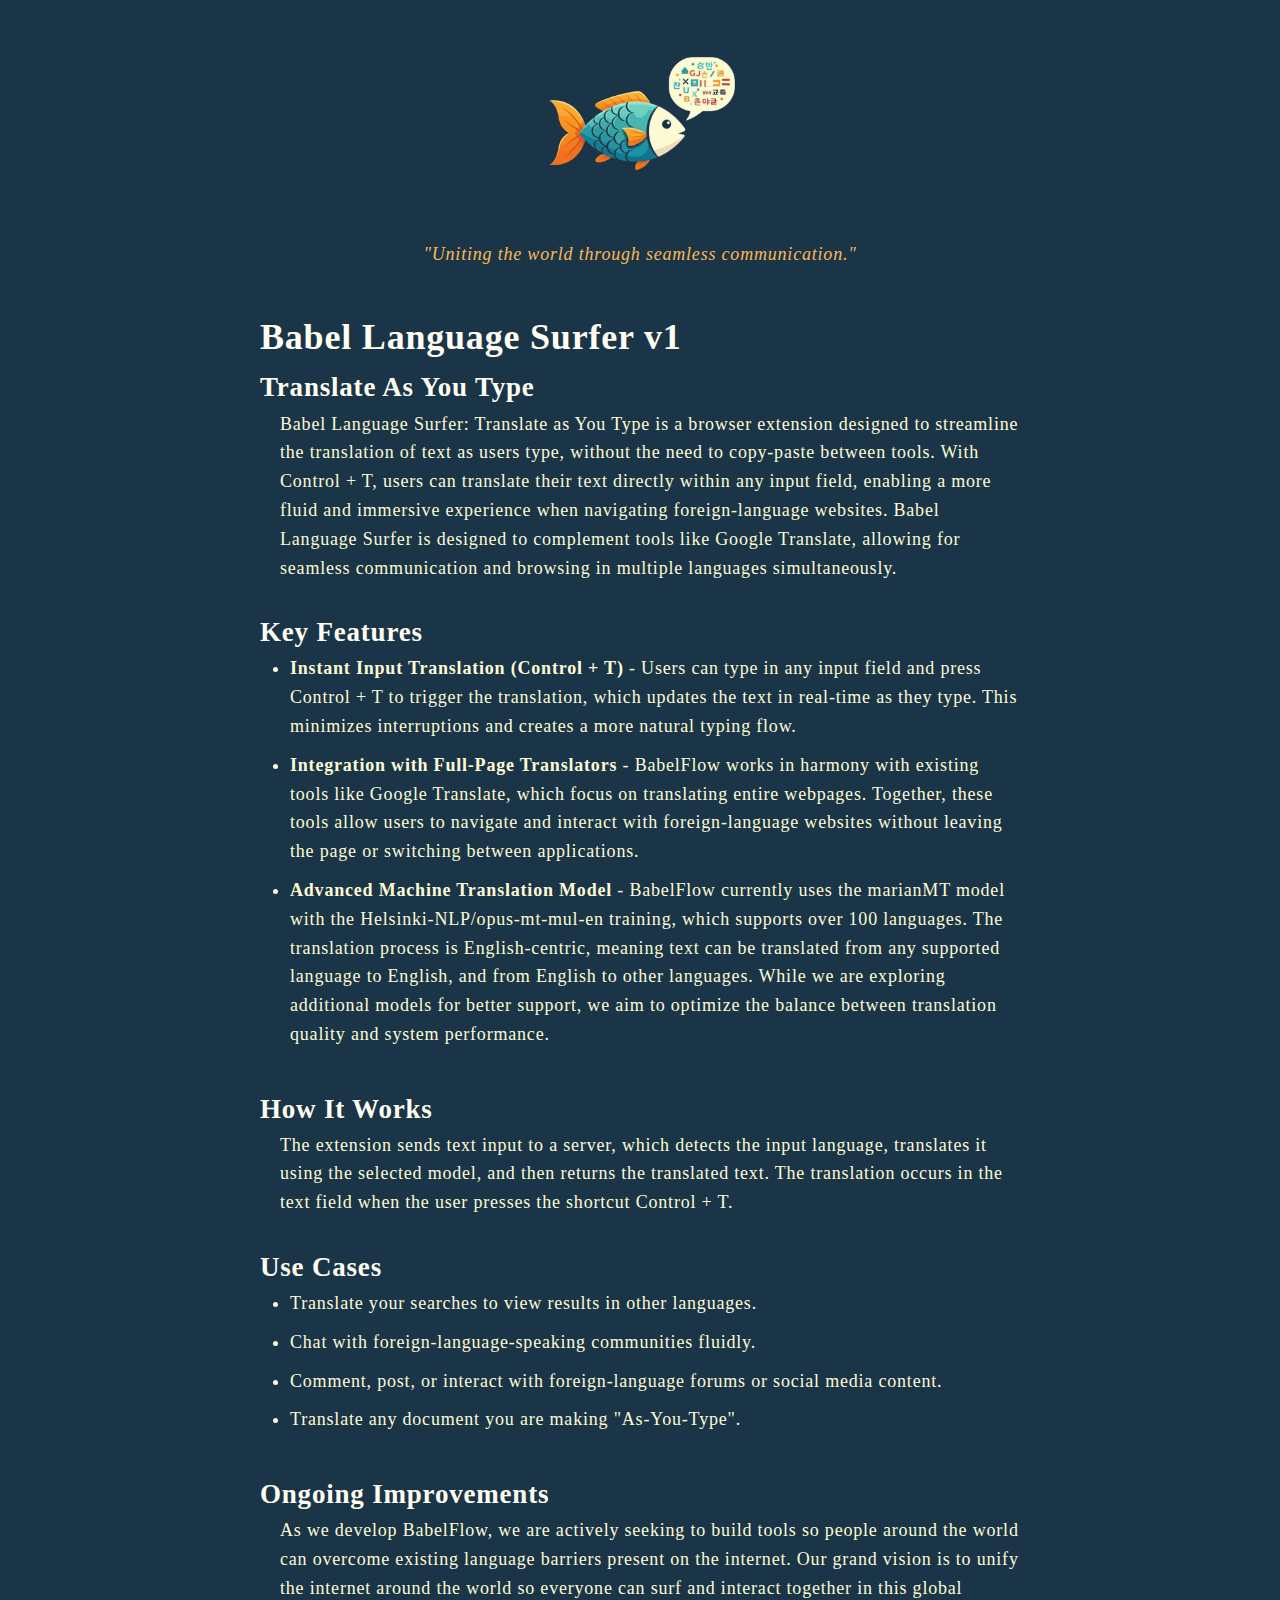
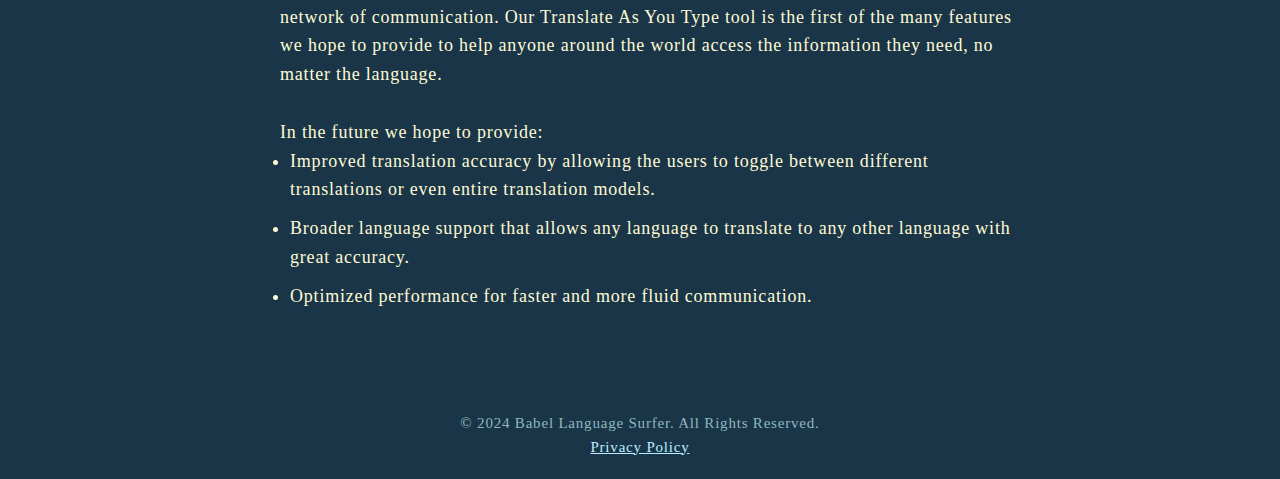
==== index.html @ 7def4e16 "init" ====
<!DOCTYPE html>
<html lang="en">
  <head>
    <meta charset="UTF-8" />
    <meta name="viewport" content="width=device-width, initial-scale=1.0" />
    <title>Babel Language Surfer</title>
    <link rel="stylesheet" href="style.css" />
  </head>
  <body>
    <div class="fish-container">
      <img src="fish_original.png" alt="Fish image" class="fish-image" />
    </div>

    <div class="tagline">
      "Uniting the world through seamless communication."
    </div>

    <main>
      <h1>Babel Language Surfer v1</h1>
      <h2>Translate As You Type</h2>

      <p class="indent">
        Babel Language Surfer: Translate as You Type is a browser extension
        designed to streamline the translation of text as users type, without
        the need to copy-paste between tools. With Control + T, users can
        translate their text directly within any input field, enabling a more
        fluid and immersive experience when navigating foreign-language
        websites. Babel Language Surfer is designed to complement tools like
        Google Translate, allowing for seamless communication and browsing in
        multiple languages simultaneously.
      </p>
      <br>
      <h2>Key Features</h2>
      <ul>
        <li>
          <strong>Instant Input Translation (Control + T)</strong> - Users can
          type in any input field and press Control + T to trigger the
          translation, which updates the text in real-time as they type. This
          minimizes interruptions and creates a more natural typing flow.
        </li>
        <li>
          <strong>Integration with Full-Page Translators</strong> - BabelFlow
          works in harmony with existing tools like Google Translate, which
          focus on translating entire webpages. Together, these tools allow
          users to navigate and interact with foreign-language websites without
          leaving the page or switching between applications.
        </li>
        <li>
          <strong>Advanced Machine Translation Model</strong> - BabelFlow
          currently uses the marianMT model with the Helsinki-NLP/opus-mt-mul-en
          training, which supports over 100 languages. The translation process
          is English-centric, meaning text can be translated from any supported
          language to English, and from English to other languages. While we are
          exploring additional models for better support, we aim to optimize the
          balance between translation quality and system performance.
        </li>
      </ul>
      <br>
      <h2>How It Works</h2>
      <p class="indent">
        The extension sends text input to a server, which detects the input
        language, translates it using the selected model, and then returns the
        translated text. The translation occurs in the text field when the user
        presses the shortcut Control + T.
      </p>
      <br>
      <h2>Use Cases</h2>
      <ul>
        <li>Translate your searches to view results in other languages.</li>
        <li>Chat with foreign-language-speaking communities fluidly.</li>
        <li>
          Comment, post, or interact with foreign-language forums or social
          media content.
        </li>
        <li>Translate any document you are making "As-You-Type".</li>
      </ul>
      <br>
      <h2>Ongoing Improvements</h2>
      <p class="indent">
        As we develop BabelFlow, we are actively seeking to build tools so
        people around the world can overcome existing language barriers present
        on the internet. Our grand vision is to unify the internet around the
        world so everyone can surf and interact together in this global network
        of communication. Our Translate As You Type tool is the first of the
        many features we hope to provide to help anyone around the world access
        the information they need, no matter the language.
      </p>
      <br>
      <p class="indent">In the future we hope to provide:</p>
      <ul>
        <li>
          Improved translation accuracy by allowing the users to toggle between
          different translations or even entire translation models.
        </li>
        <li>
          Broader language support that allows any language to translate to any
          other language with great accuracy.
        </li>
        <li>Optimized performance for faster and more fluid communication.</li>
      </ul>
    </main>

    <footer>
      <small>© 2024 Babel Language Surfer. All Rights Reserved.</small>
      <small><a href="/privacy">Privacy Policy</a></small>
    </footer>
  </body>
</html>
---- style.css ----
:root {
  --main-white: #fefad4;
  --bright-white: #fffdf0;
  --main-dark: #1a3548; 
  --second-dark: #137493;
  --light-blue: #b9eeff;
  --main-gray: rgb(142, 184, 191);
  --light-orange: #ffb752;
  --green: #336e68; 
}

* {
  margin: 0;
  padding: 0;
  box-sizing: border-box;
}

body {
  display: flex;
  flex-direction: column;
  align-items: center;
  line-height: 1.6;
  font-family: serif;
  font-size: 18px;
  background-color: var(--main-dark);
  color: var(--main-white);
  letter-spacing: 0.8px;
}

.indent {
  margin-left: 20px;
}

header {
  color: var(--bright-white);
}

h1, h2 {
  color: var(--bright-white);
  font-family: Brookshire, serif;
}

a {
  color: var(--light-blue);
}

main {
  max-width: 800px;
  padding: 20px;
  /* background-color: var(--second-dark); */
  border-radius: 10px;
  margin-bottom: 50px;
}

footer {
  margin-top: auto;
  display: flex;
  flex-direction: column;
  justify-content: center;
  width: 100vw;
  padding: 20px;
  /* background-color: var(--green); */
  color: var(--main-gray);
  text-align: center;
}

.tagline {
  color: var(--light-orange);
  text-align: center;
  font-style: italic;
  margin-bottom: 20px;
}

ul {
  margin-left: 30px;
  list-style-type: disc;
}

li {
  margin-bottom: 10px;
}

.invite-btn {
  background-color: var(--light-orange);
  padding: 10px 20px;
  color: var(--main-white);
  border-radius: 10px;
  cursor: pointer;
}

.invite-btn:hover {
  background-color: var(--light-blue);
}

.fish-container {
  display: flex;
  justify-content: center;
  padding: 20px;
}

.fish-image {
  max-width: 200px;
}
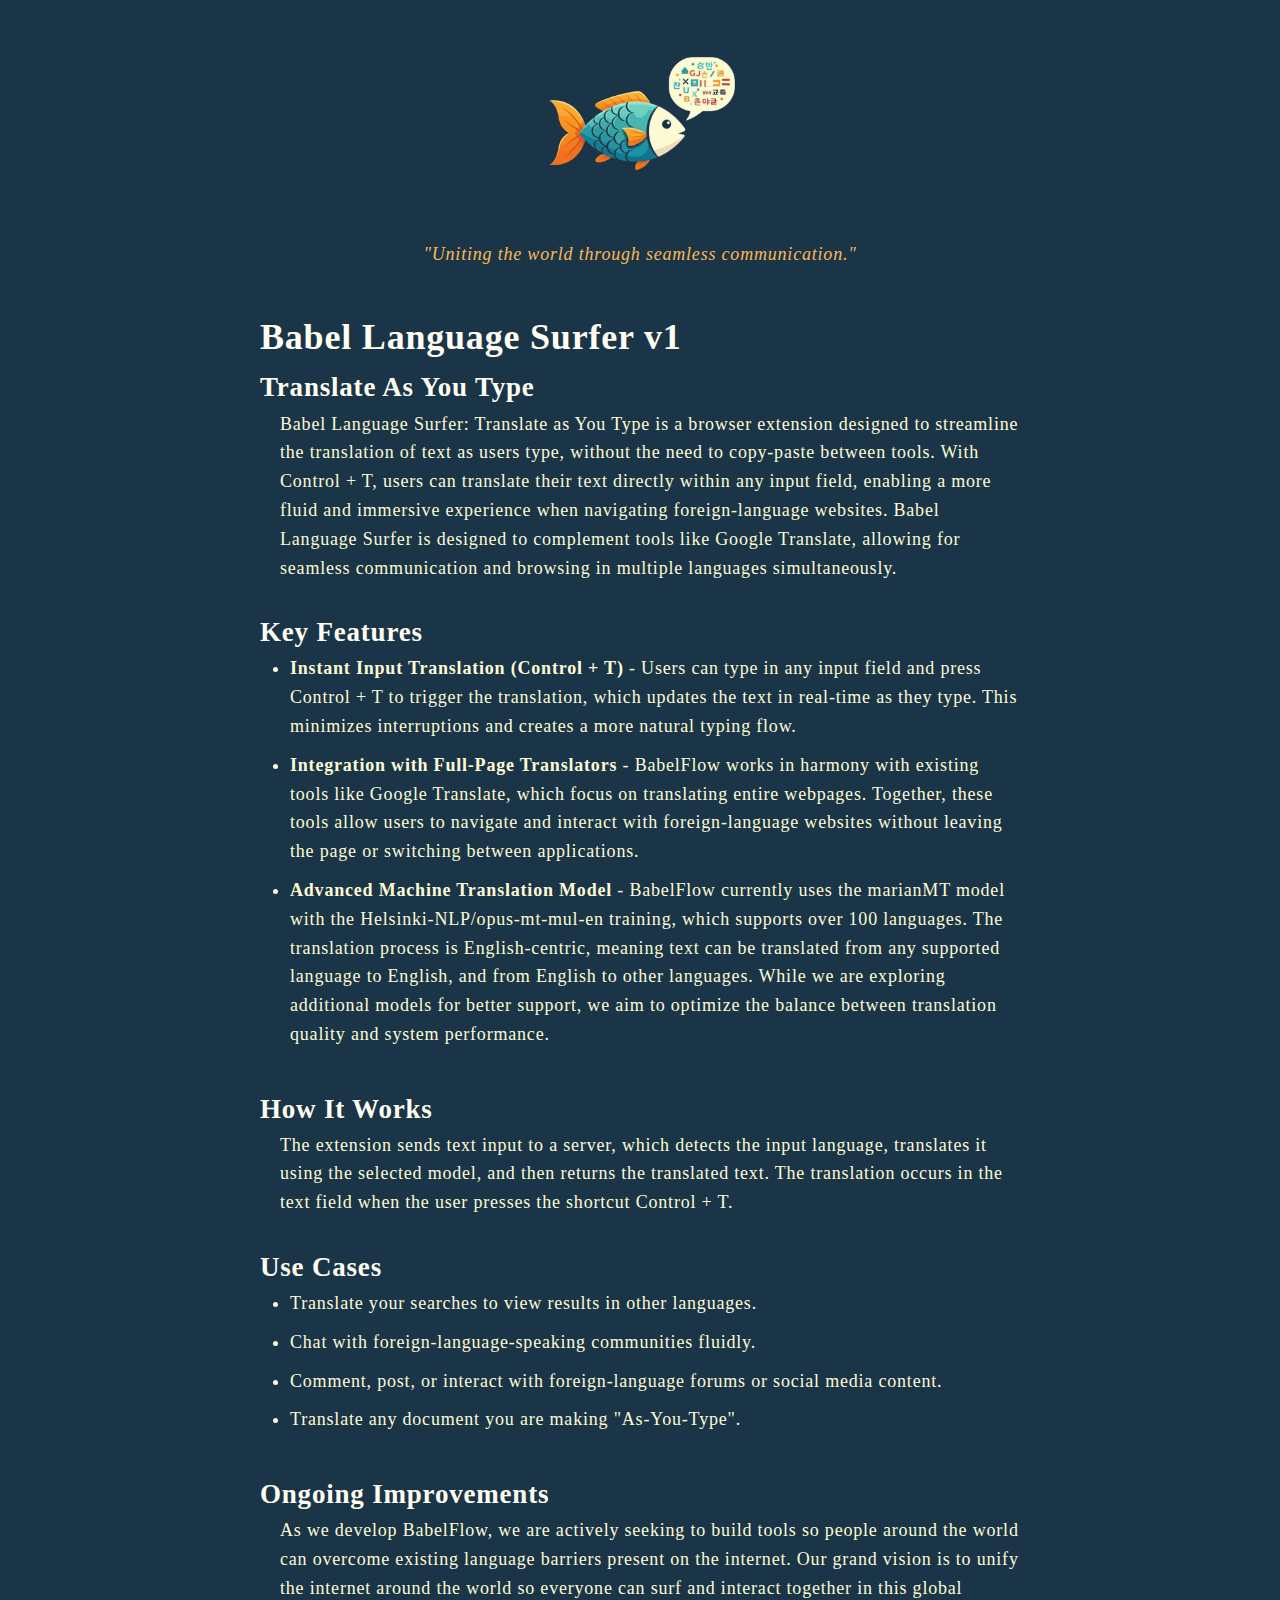
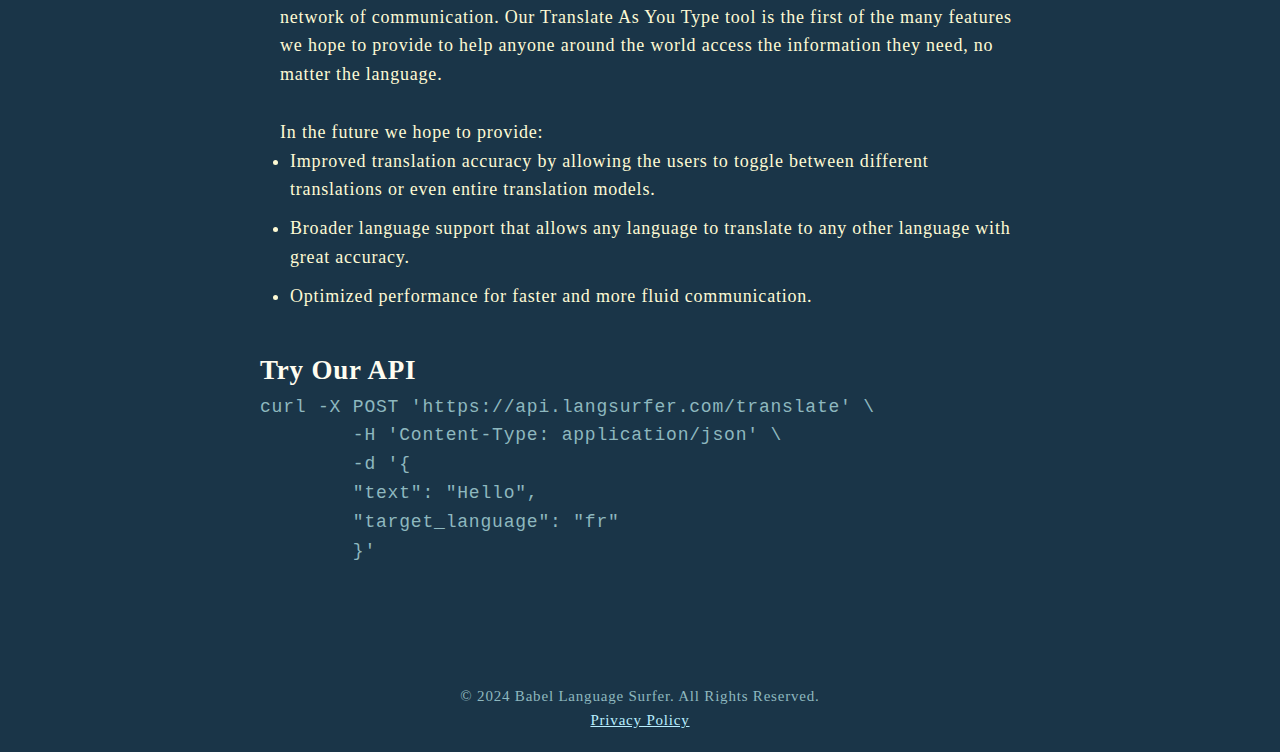
==== commit 82fd2d14: "api example" ====
--- a/index.html
+++ b/index.html
@@ -3,6 +3,28 @@
   <head>
     <meta charset="UTF-8" />
     <meta name="viewport" content="width=device-width, initial-scale=1.0" />
+    <meta name="description" content="About Babel Language Surfer" />
+    <meta property="og:type" content="website" />
+    <meta property="og:title" content="Babel Language Surfer" />
+    <meta property="og:description" content="About Babel Language Surfer" />
+    <meta
+      property="og:image"
+      content="https://langsurfer.com/fish_original.jpg"
+    />
+    <meta property="og:url" content="https://langsurfer.com" />
+    <meta property="og:site_name" content="Babel Language Surfer" />
+    <link
+      rel="icon"
+      type="image/x-icon"
+      href="favicon-16x16.png"
+      sizes="16x16"
+    />
+    <link
+      rel="icon"
+      type="image/x-icon"
+      href="favicon-32x32.png"
+      sizes="32x32"
+    />
     <title>Babel Language Surfer</title>
     <link rel="stylesheet" href="style.css" />
   </head>
@@ -29,7 +51,7 @@
         Google Translate, allowing for seamless communication and browsing in
         multiple languages simultaneously.
       </p>
-      <br>
+      <br />
       <h2>Key Features</h2>
       <ul>
         <li>
@@ -55,7 +77,7 @@
           balance between translation quality and system performance.
         </li>
       </ul>
-      <br>
+      <br />
       <h2>How It Works</h2>
       <p class="indent">
         The extension sends text input to a server, which detects the input
@@ -63,7 +85,7 @@
         translated text. The translation occurs in the text field when the user
         presses the shortcut Control + T.
       </p>
-      <br>
+      <br />
       <h2>Use Cases</h2>
       <ul>
         <li>Translate your searches to view results in other languages.</li>
@@ -74,7 +96,7 @@
         </li>
         <li>Translate any document you are making "As-You-Type".</li>
       </ul>
-      <br>
+      <br />
       <h2>Ongoing Improvements</h2>
       <p class="indent">
         As we develop BabelFlow, we are actively seeking to build tools so
@@ -85,7 +107,7 @@
         many features we hope to provide to help anyone around the world access
         the information they need, no matter the language.
       </p>
-      <br>
+      <br />
       <p class="indent">In the future we hope to provide:</p>
       <ul>
         <li>
@@ -98,6 +120,15 @@
         </li>
         <li>Optimized performance for faster and more fluid communication.</li>
       </ul>
+      <br />
+      <h2>Try Our API</h2>
+      <pre><code>curl -X POST 'https://api.langsurfer.com/translate' \
+        -H 'Content-Type: application/json' \
+        -d '{
+        "text": "Hello",
+        "target_language": "fr"
+        }'
+      </code></pre>
     </main>
 
     <footer>
--- a/style.css
+++ b/style.css
@@ -80,6 +80,10 @@
   margin-bottom: 10px;
 }
 
+code {
+  color: var(--main-gray);
+}
+
 .invite-btn {
   background-color: var(--light-orange);
   padding: 10px 20px;
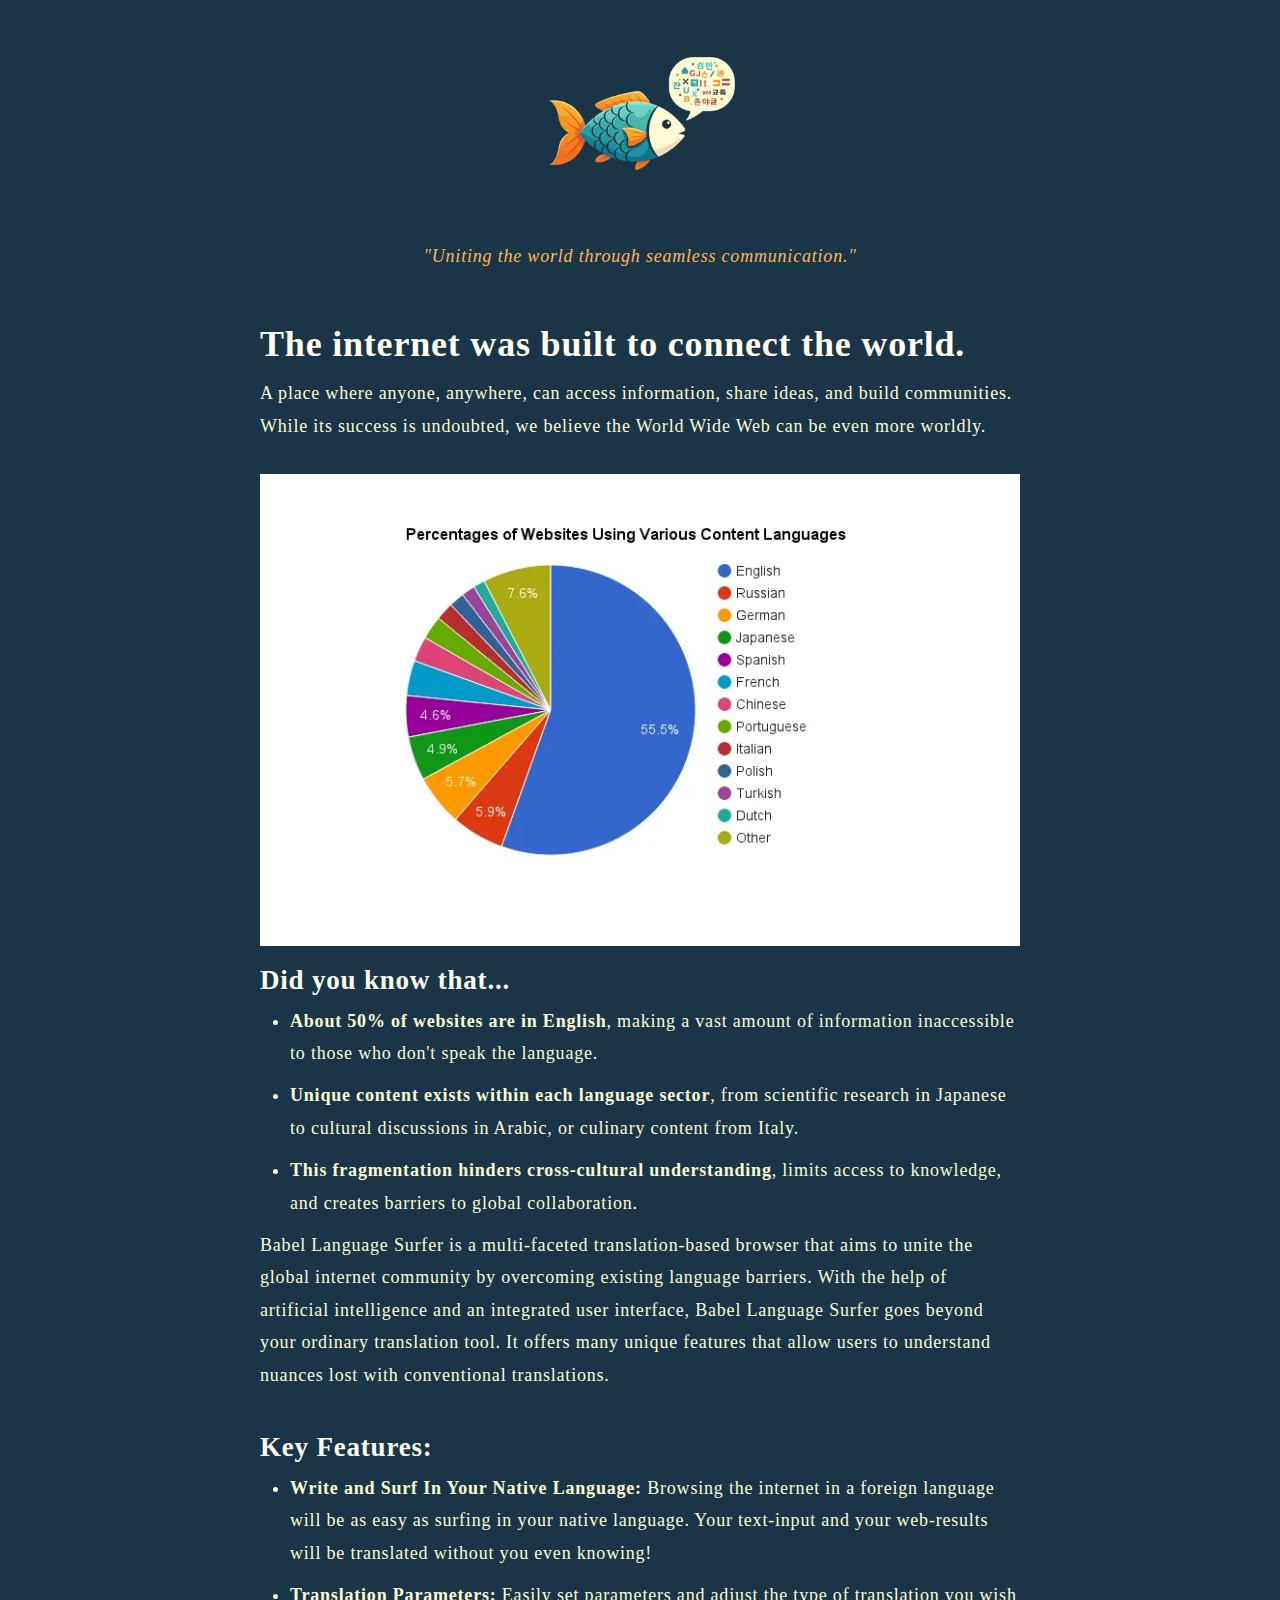
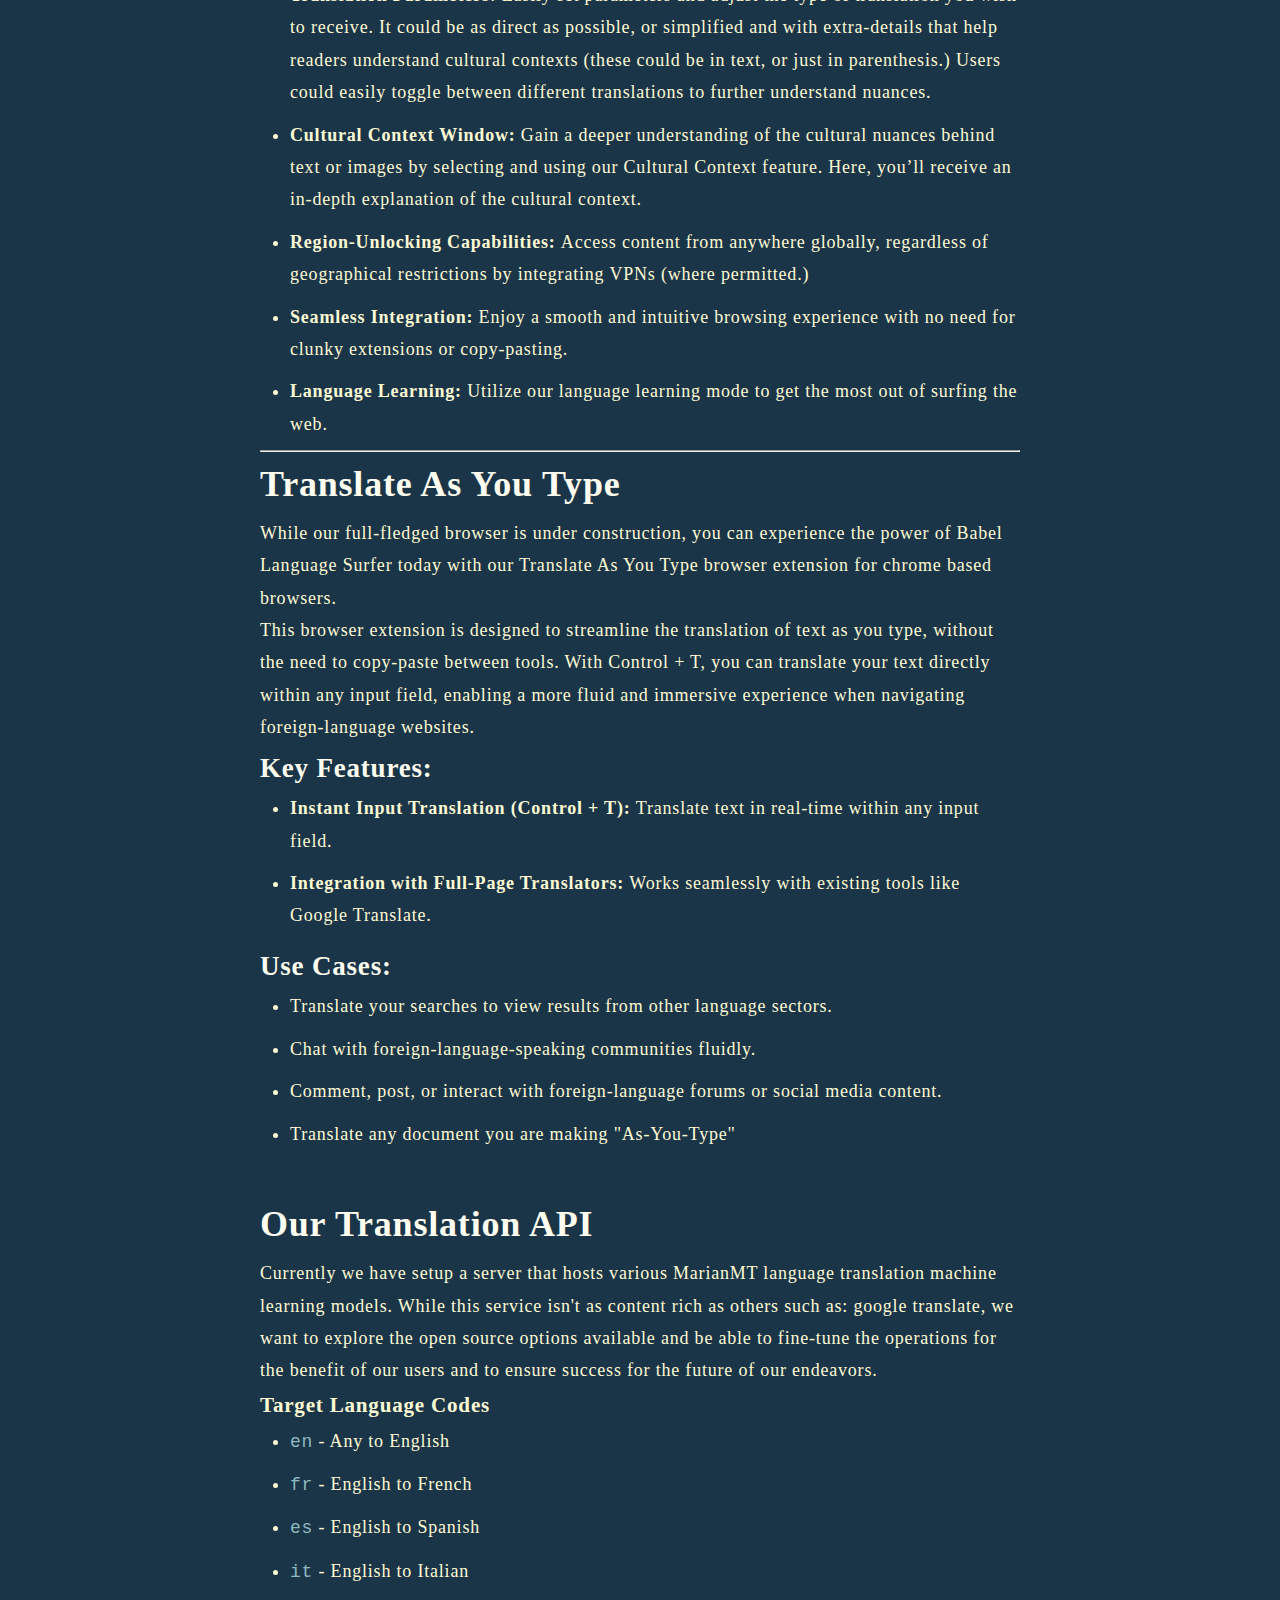
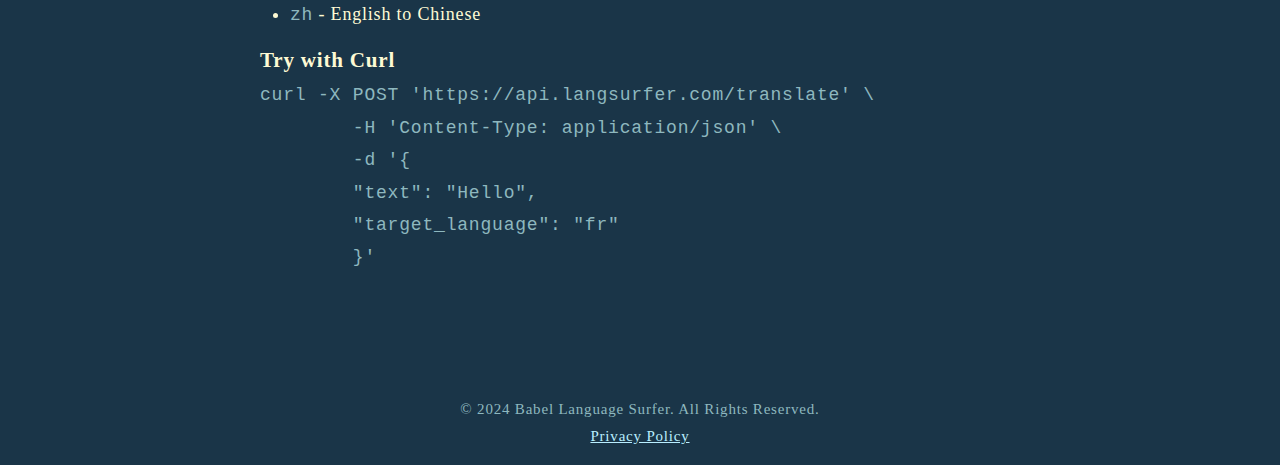
==== commit 7b6ecaff: "update content with new info nov 9th" ====
--- a/index.html
+++ b/index.html
@@ -38,90 +38,135 @@
     </div>
 
     <main>
-      <h1>Babel Language Surfer v1</h1>
-      <h2>Translate As You Type</h2>
-
-      <p class="indent">
-        Babel Language Surfer: Translate as You Type is a browser extension
-        designed to streamline the translation of text as users type, without
-        the need to copy-paste between tools. With Control + T, users can
-        translate their text directly within any input field, enabling a more
-        fluid and immersive experience when navigating foreign-language
-        websites. Babel Language Surfer is designed to complement tools like
-        Google Translate, allowing for seamless communication and browsing in
-        multiple languages simultaneously.
+      <h1>The internet was built to connect the world.</h1>
+      <p>
+        A place where anyone, anywhere, can access information, share ideas, and
+        build communities. While its success is undoubted, we believe the World
+        Wide Web can be even more worldly.
       </p>
       <br />
-      <h2>Key Features</h2>
+      <img class="graph-image" src="graph.webp" />
+      <h2>Did you know that...</h2>
       <ul>
         <li>
-          <strong>Instant Input Translation (Control + T)</strong> - Users can
-          type in any input field and press Control + T to trigger the
-          translation, which updates the text in real-time as they type. This
-          minimizes interruptions and creates a more natural typing flow.
+          <strong>About 50% of websites are in English</strong>, making a vast
+          amount of information inaccessible to those who don't speak the
+          language.
         </li>
         <li>
-          <strong>Integration with Full-Page Translators</strong> - BabelFlow
-          works in harmony with existing tools like Google Translate, which
-          focus on translating entire webpages. Together, these tools allow
-          users to navigate and interact with foreign-language websites without
-          leaving the page or switching between applications.
+          <strong>Unique content exists within each language sector</strong>,
+          from scientific research in Japanese to cultural discussions in
+          Arabic, or culinary content from Italy.
         </li>
         <li>
-          <strong>Advanced Machine Translation Model</strong> - BabelFlow
-          currently uses the marianMT model with the Helsinki-NLP/opus-mt-mul-en
-          training, which supports over 100 languages. The translation process
-          is English-centric, meaning text can be translated from any supported
-          language to English, and from English to other languages. While we are
-          exploring additional models for better support, we aim to optimize the
-          balance between translation quality and system performance.
+          <strong
+            >This fragmentation hinders cross-cultural understanding</strong
+          >, limits access to knowledge, and creates barriers to global
+          collaboration.
         </li>
       </ul>
-      <br />
-      <h2>How It Works</h2>
-      <p class="indent">
-        The extension sends text input to a server, which detects the input
-        language, translates it using the selected model, and then returns the
-        translated text. The translation occurs in the text field when the user
-        presses the shortcut Control + T.
+      <p>
+        Babel Language Surfer is a multi-faceted translation-based browser that
+        aims to unite the global internet community by overcoming existing
+        language barriers. With the help of artificial intelligence and an
+        integrated user interface, Babel Language Surfer goes beyond your
+        ordinary translation tool. It offers many unique features that allow
+        users to understand nuances lost with conventional translations.
       </p>
       <br />
-      <h2>Use Cases</h2>
+      <h2>Key Features:</h2>
       <ul>
-        <li>Translate your searches to view results in other languages.</li>
+        <li>
+          <strong>Write and Surf In Your Native Language: </strong>Browsing the
+          internet in a foreign language will be as easy as surfing in your
+          native language. Your text-input and your web-results will be
+          translated without you even knowing!
+        </li>
+        <li>
+          <strong>Translation Parameters: </strong>Easily set parameters and
+          adjust the type of translation you wish to receive. It could be as
+          direct as possible, or simplified and with extra-details that help
+          readers understand cultural contexts (these could be in text, or just
+          in parenthesis.) Users could easily toggle between different
+          translations to further understand nuances.
+        </li>
+        <li>
+          <strong>Cultural Context Window: </strong>Gain a deeper understanding
+          of the cultural nuances behind text or images by selecting and using
+          our Cultural Context feature. Here, you’ll receive an in-depth
+          explanation of the cultural context.
+        </li>
+        <li>
+          <strong>Region-Unlocking Capabilities: </strong>Access content from
+          anywhere globally, regardless of geographical restrictions by
+          integrating VPNs (where permitted.)
+        </li>
+        <li>
+          <strong>Seamless Integration:</strong> Enjoy a smooth and intuitive
+          browsing experience with no need for clunky extensions or
+          copy-pasting.
+        </li>
+        <li>
+          <strong>Language Learning: </strong>Utilize our language learning mode
+          to get the most out of surfing the web.
+        </li>
+      </ul>
+      <hr />
+      <h1>Translate As You Type</h1>
+      <p>
+        While our full-fledged browser is under construction, you can experience
+        the power of Babel Language Surfer today with our Translate As You Type
+        browser extension for chrome based browsers.
+      </p>
+      <p>
+        This browser extension is designed to streamline the translation of text
+        as you type, without the need to copy-paste between tools. With Control
+        + T, you can translate your text directly within any input field,
+        enabling a more fluid and immersive experience when navigating
+        foreign-language websites.
+      </p>
+      <h2>Key Features:</h2>
+      <ul>
+        <li>
+          <strong>Instant Input Translation (Control + T): </strong>Translate
+          text in real-time within any input field.
+        </li>
+        <li>
+          <strong>Integration with Full-Page Translators: </strong>Works
+          seamlessly with existing tools like Google Translate.
+        </li>
+      </ul>
+      <h2>Use Cases:</h2>
+      <ul>
+        <li>
+          Translate your searches to view results from other language sectors.
+        </li>
         <li>Chat with foreign-language-speaking communities fluidly.</li>
         <li>
           Comment, post, or interact with foreign-language forums or social
           media content.
         </li>
-        <li>Translate any document you are making "As-You-Type".</li>
+        <li>Translate any document you are making "As-You-Type"</li>
       </ul>
       <br />
-      <h2>Ongoing Improvements</h2>
-      <p class="indent">
-        As we develop BabelFlow, we are actively seeking to build tools so
-        people around the world can overcome existing language barriers present
-        on the internet. Our grand vision is to unify the internet around the
-        world so everyone can surf and interact together in this global network
-        of communication. Our Translate As You Type tool is the first of the
-        many features we hope to provide to help anyone around the world access
-        the information they need, no matter the language.
+      <h1>Our Translation API</h1>
+      <p>
+        Currently we have setup a server that hosts various MarianMT language
+        translation machine learning models. While this service isn't as content
+        rich as others such as: google translate, we want to explore the open
+        source options available and be able to fine-tune the operations for the
+        benefit of our users and to ensure success for the future of our
+        endeavors.
       </p>
-      <br />
-      <p class="indent">In the future we hope to provide:</p>
+      <h3>Target Language Codes</h3>
       <ul>
-        <li>
-          Improved translation accuracy by allowing the users to toggle between
-          different translations or even entire translation models.
-        </li>
-        <li>
-          Broader language support that allows any language to translate to any
-          other language with great accuracy.
-        </li>
-        <li>Optimized performance for faster and more fluid communication.</li>
+        <li><code>en</code> - Any to English</li>
+        <li><code>fr</code> - English to French</li>
+        <li><code>es</code> - English to Spanish</li>
+        <li><code>it</code> - English to Italian</li>
+        <li><code>zh</code> - English to Chinese</li>
       </ul>
-      <br />
-      <h2>Try Our API</h2>
+      <h3>Try with Curl</h3>
       <pre><code>curl -X POST 'https://api.langsurfer.com/translate' \
         -H 'Content-Type: application/json' \
         -d '{
--- a/style.css
+++ b/style.css
@@ -19,7 +19,7 @@
   display: flex;
   flex-direction: column;
   align-items: center;
-  line-height: 1.6;
+  line-height: 1.8;
   font-family: serif;
   font-size: 18px;
   background-color: var(--main-dark);
@@ -105,3 +105,7 @@
 .fish-image {
   max-width: 200px;
 }
+
+.graph-image {
+  max-width: 100%;
+}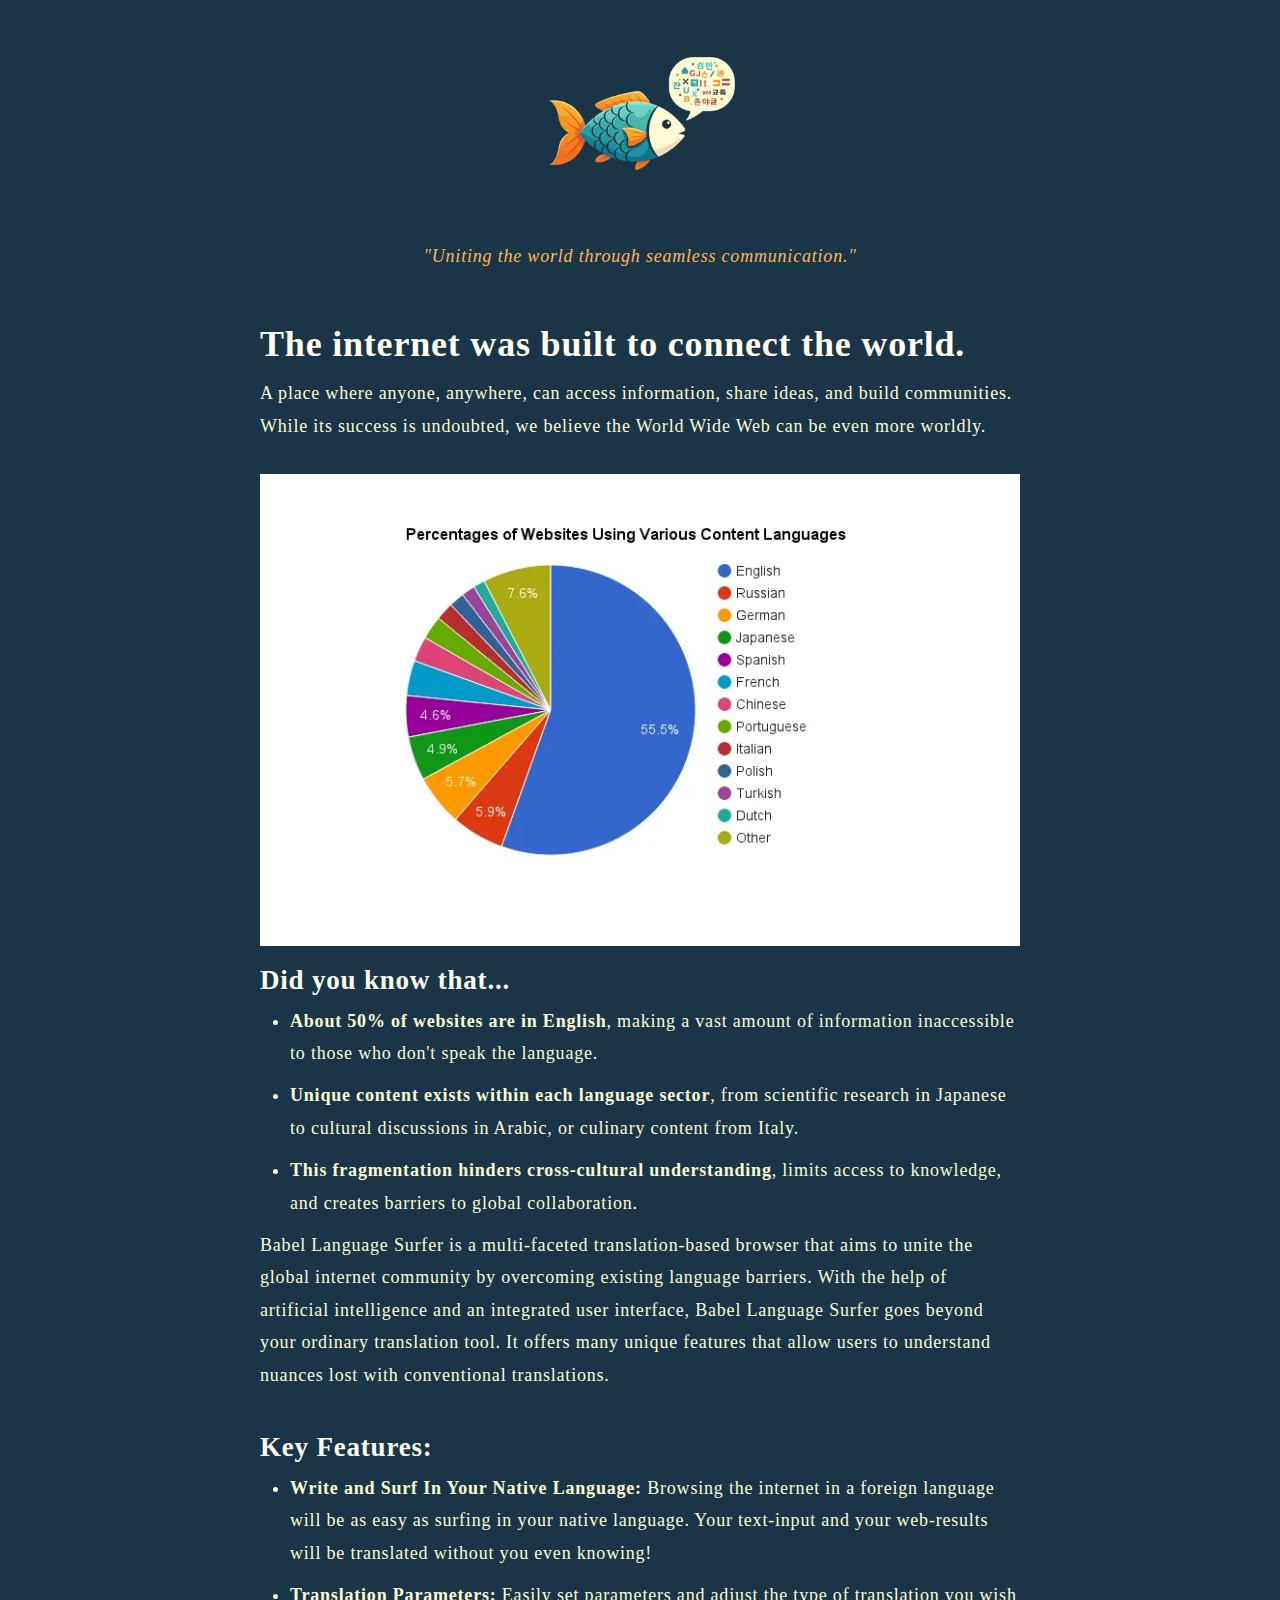
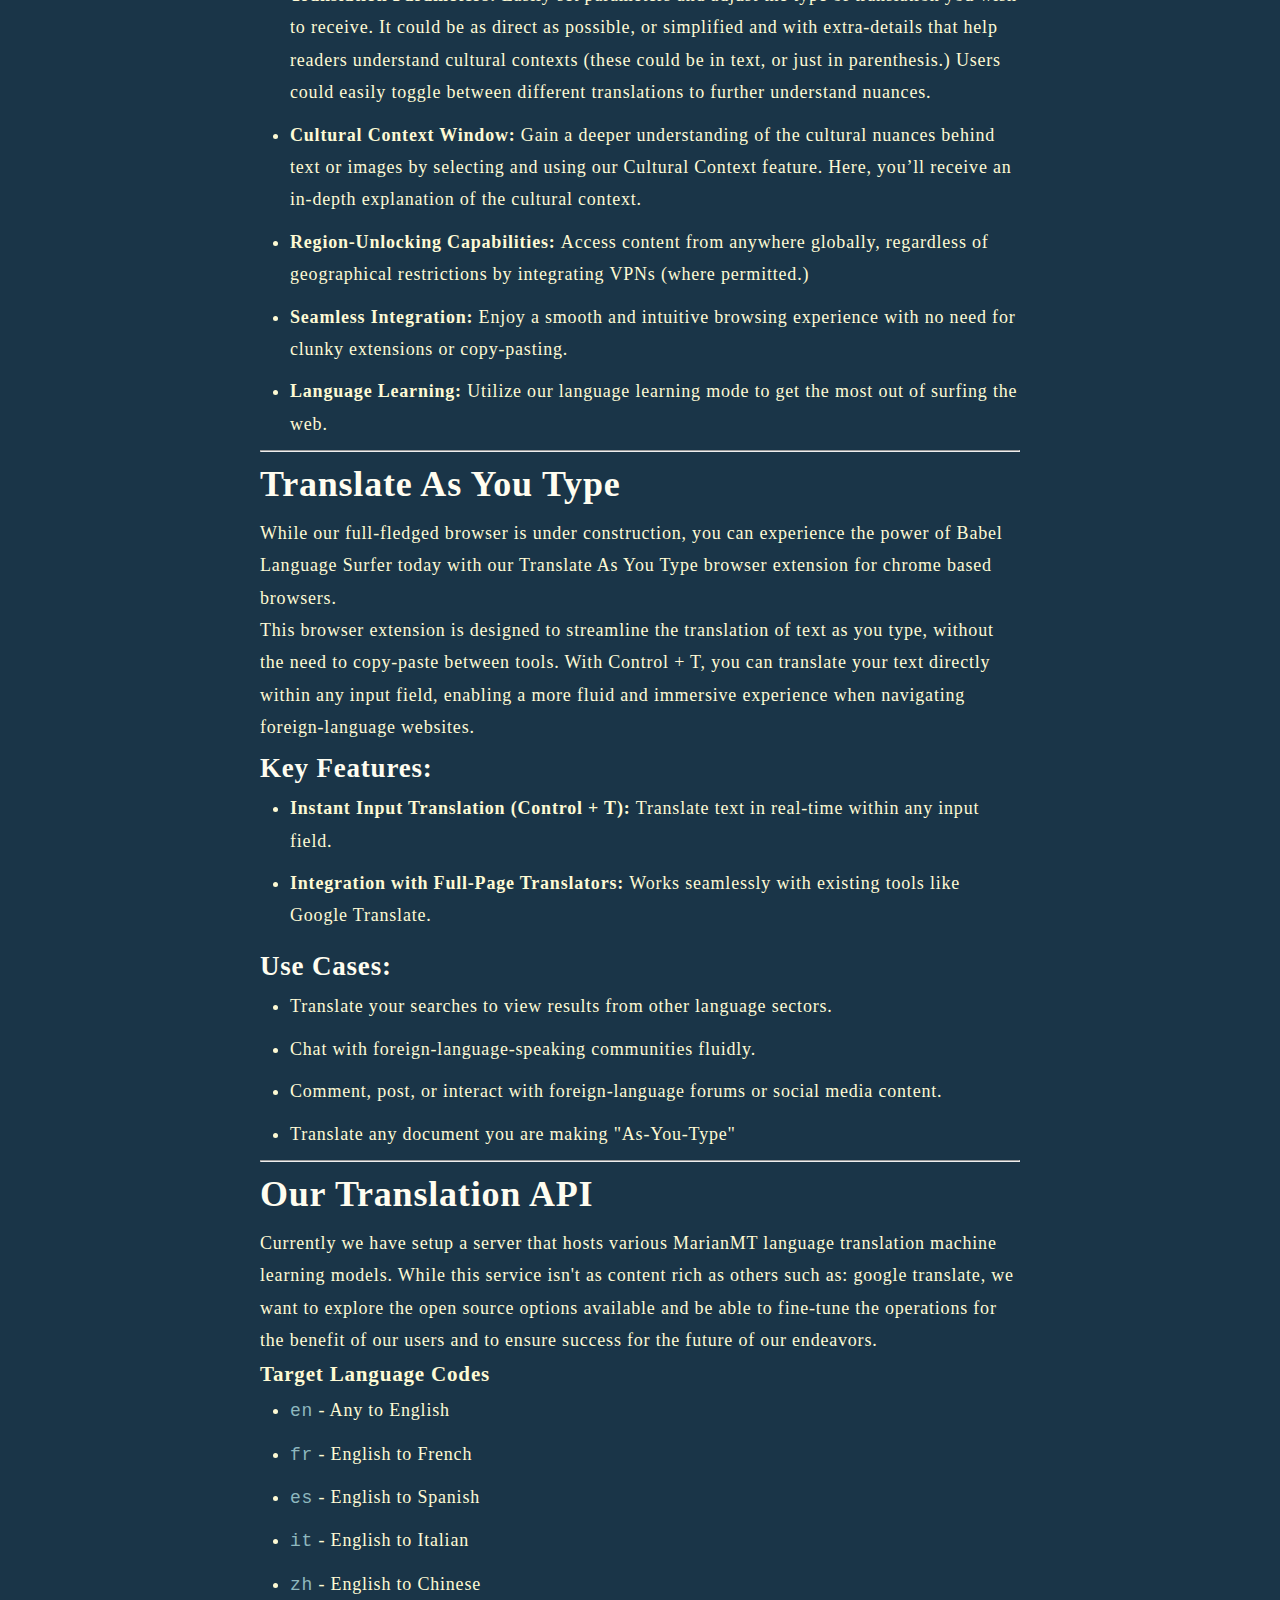
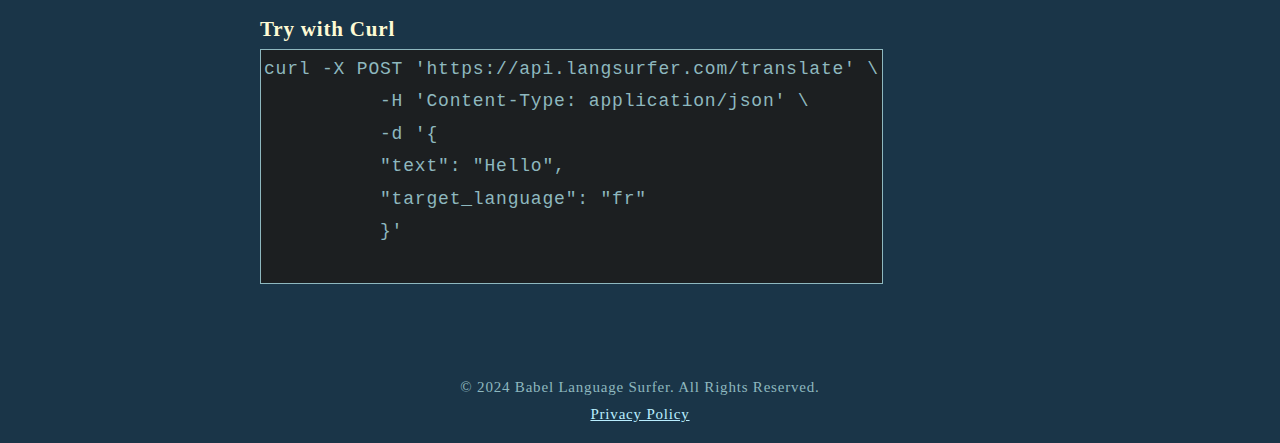
==== commit 27df385f: "fix styling on code block" ====
--- a/index.html
+++ b/index.html
@@ -148,7 +148,7 @@
         </li>
         <li>Translate any document you are making "As-You-Type"</li>
       </ul>
-      <br />
+      <hr />
       <h1>Our Translation API</h1>
       <p>
         Currently we have setup a server that hosts various MarianMT language
@@ -167,13 +167,15 @@
         <li><code>zh</code> - English to Chinese</li>
       </ul>
       <h3>Try with Curl</h3>
-      <pre><code>curl -X POST 'https://api.langsurfer.com/translate' \
-        -H 'Content-Type: application/json' \
-        -d '{
-        "text": "Hello",
-        "target_language": "fr"
-        }'
-      </code></pre>
+      <div class="code-block">
+        <pre><code>curl -X POST 'https://api.langsurfer.com/translate' \
+          -H 'Content-Type: application/json' \
+          -d '{
+          "text": "Hello",
+          "target_language": "fr"
+          }'
+        </code></pre>
+      </div>
     </main>
 
     <footer>
--- a/style.css
+++ b/style.css
@@ -3,6 +3,7 @@
   --bright-white: #fffdf0;
   --main-dark: #1a3548; 
   --second-dark: #137493;
+  --third-dark: #1c1f21;
   --light-blue: #b9eeff;
   --main-gray: rgb(142, 184, 191);
   --light-orange: #ffb752;
@@ -108,4 +109,14 @@
 
 .graph-image {
   max-width: 100%;
+}
+
+.code-block {
+  padding: 3px;
+  background-color: var(--third-dark);
+  border: 1px solid var(--main-gray);
+  width: 90vw;
+  max-width: max-content;
+  overflow-x: scroll;
+  white-space: nowrap;
 }